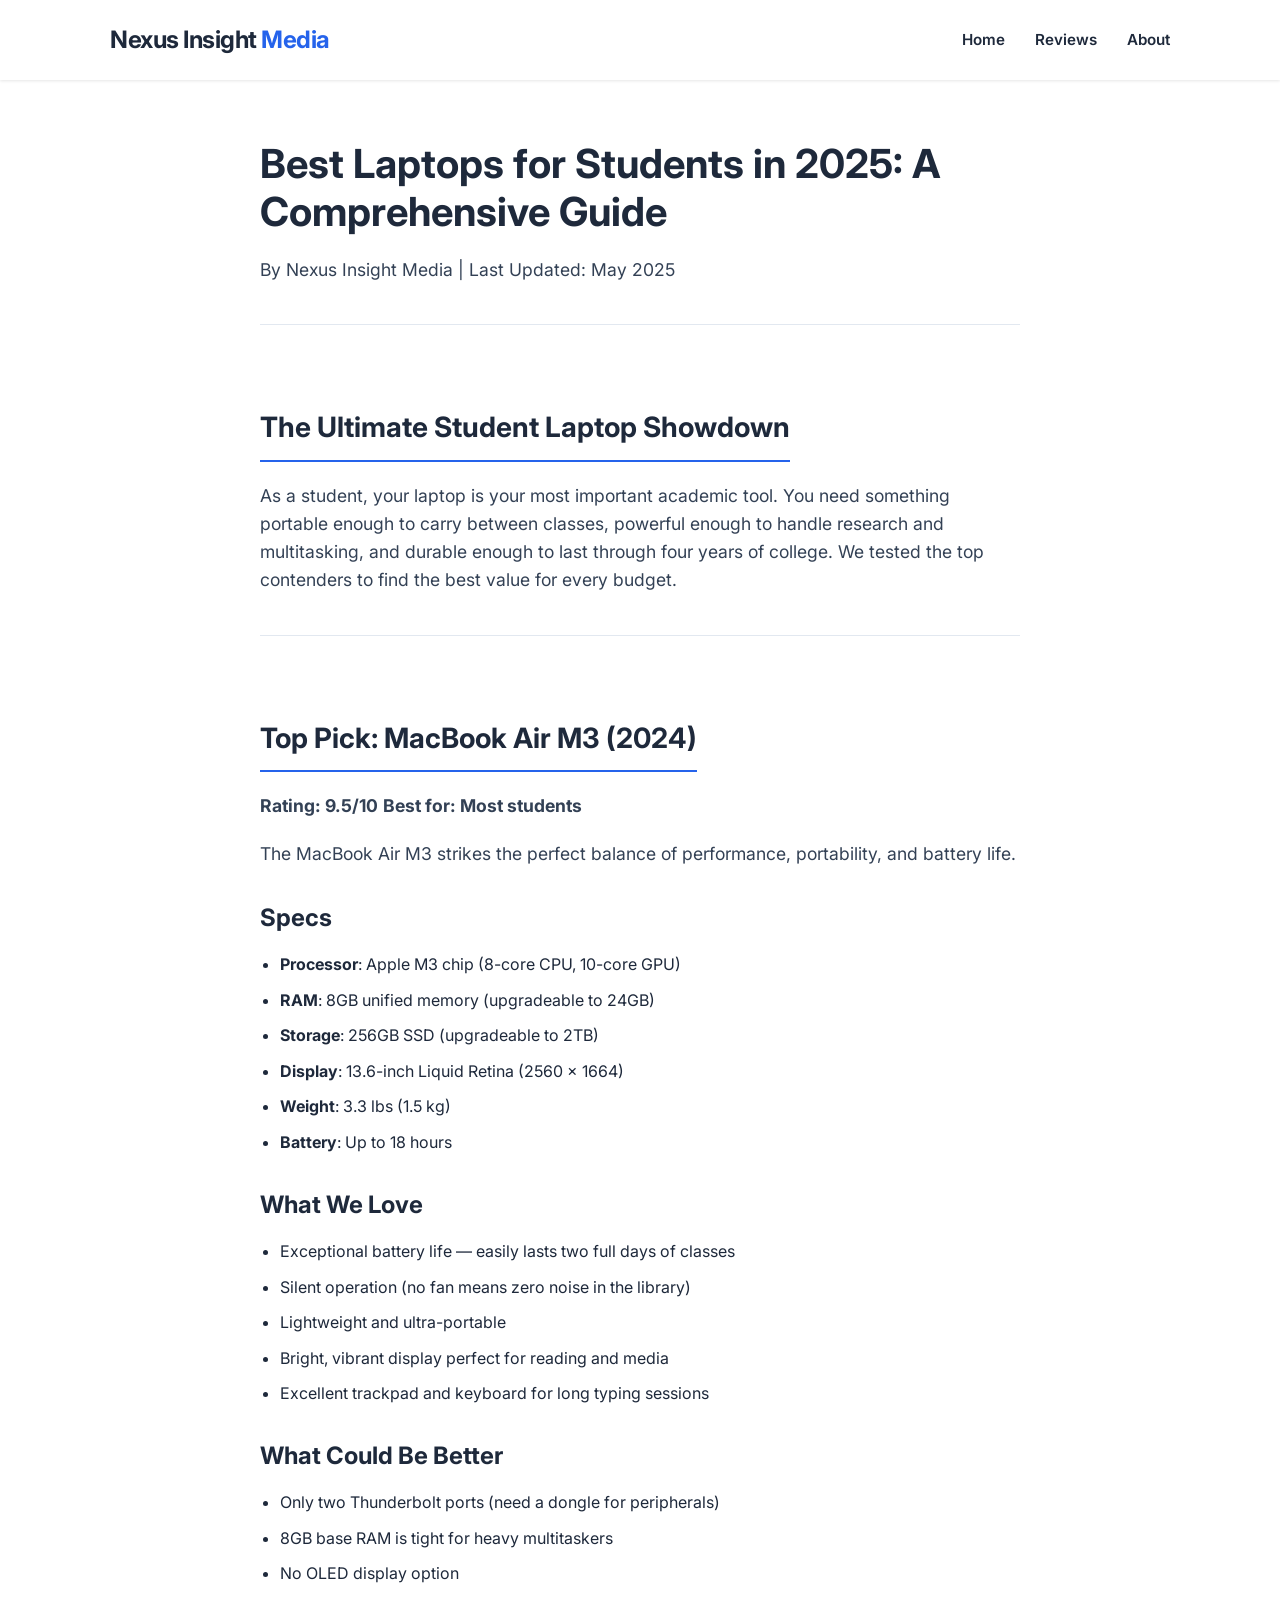
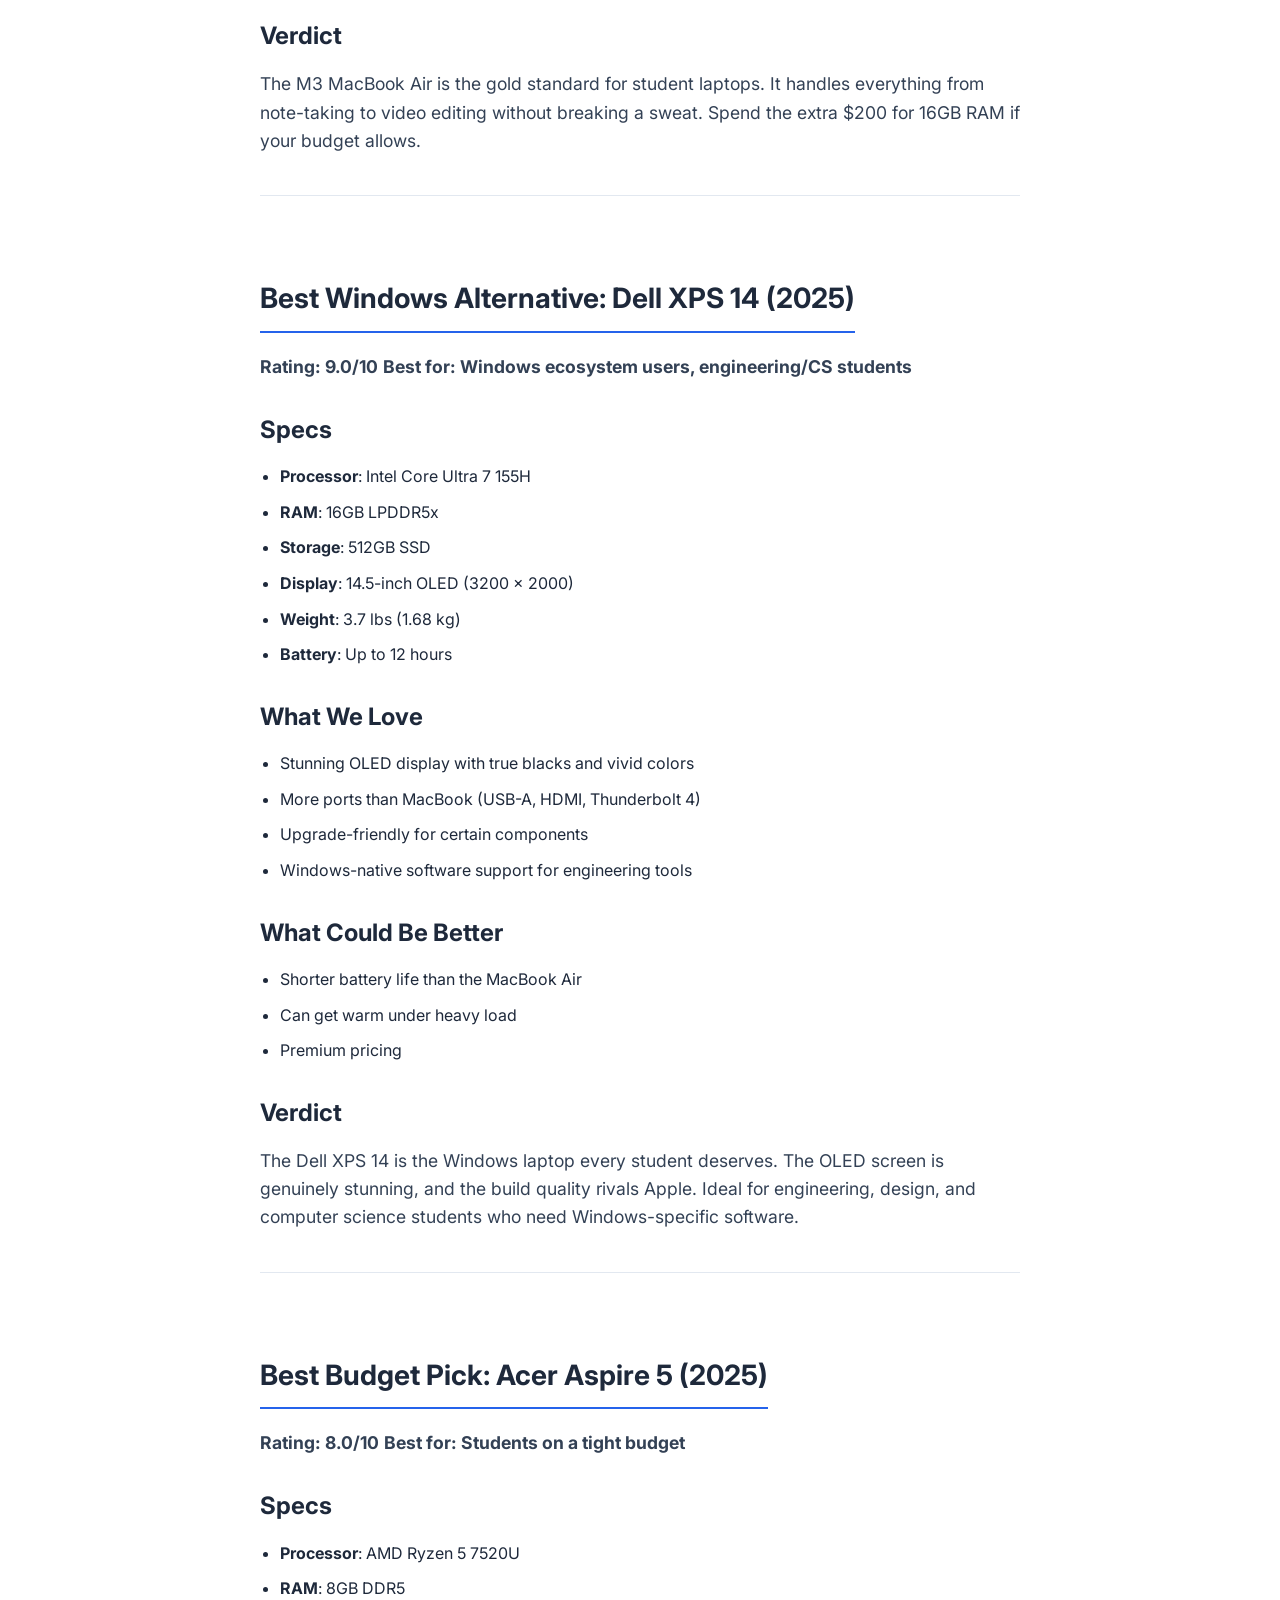
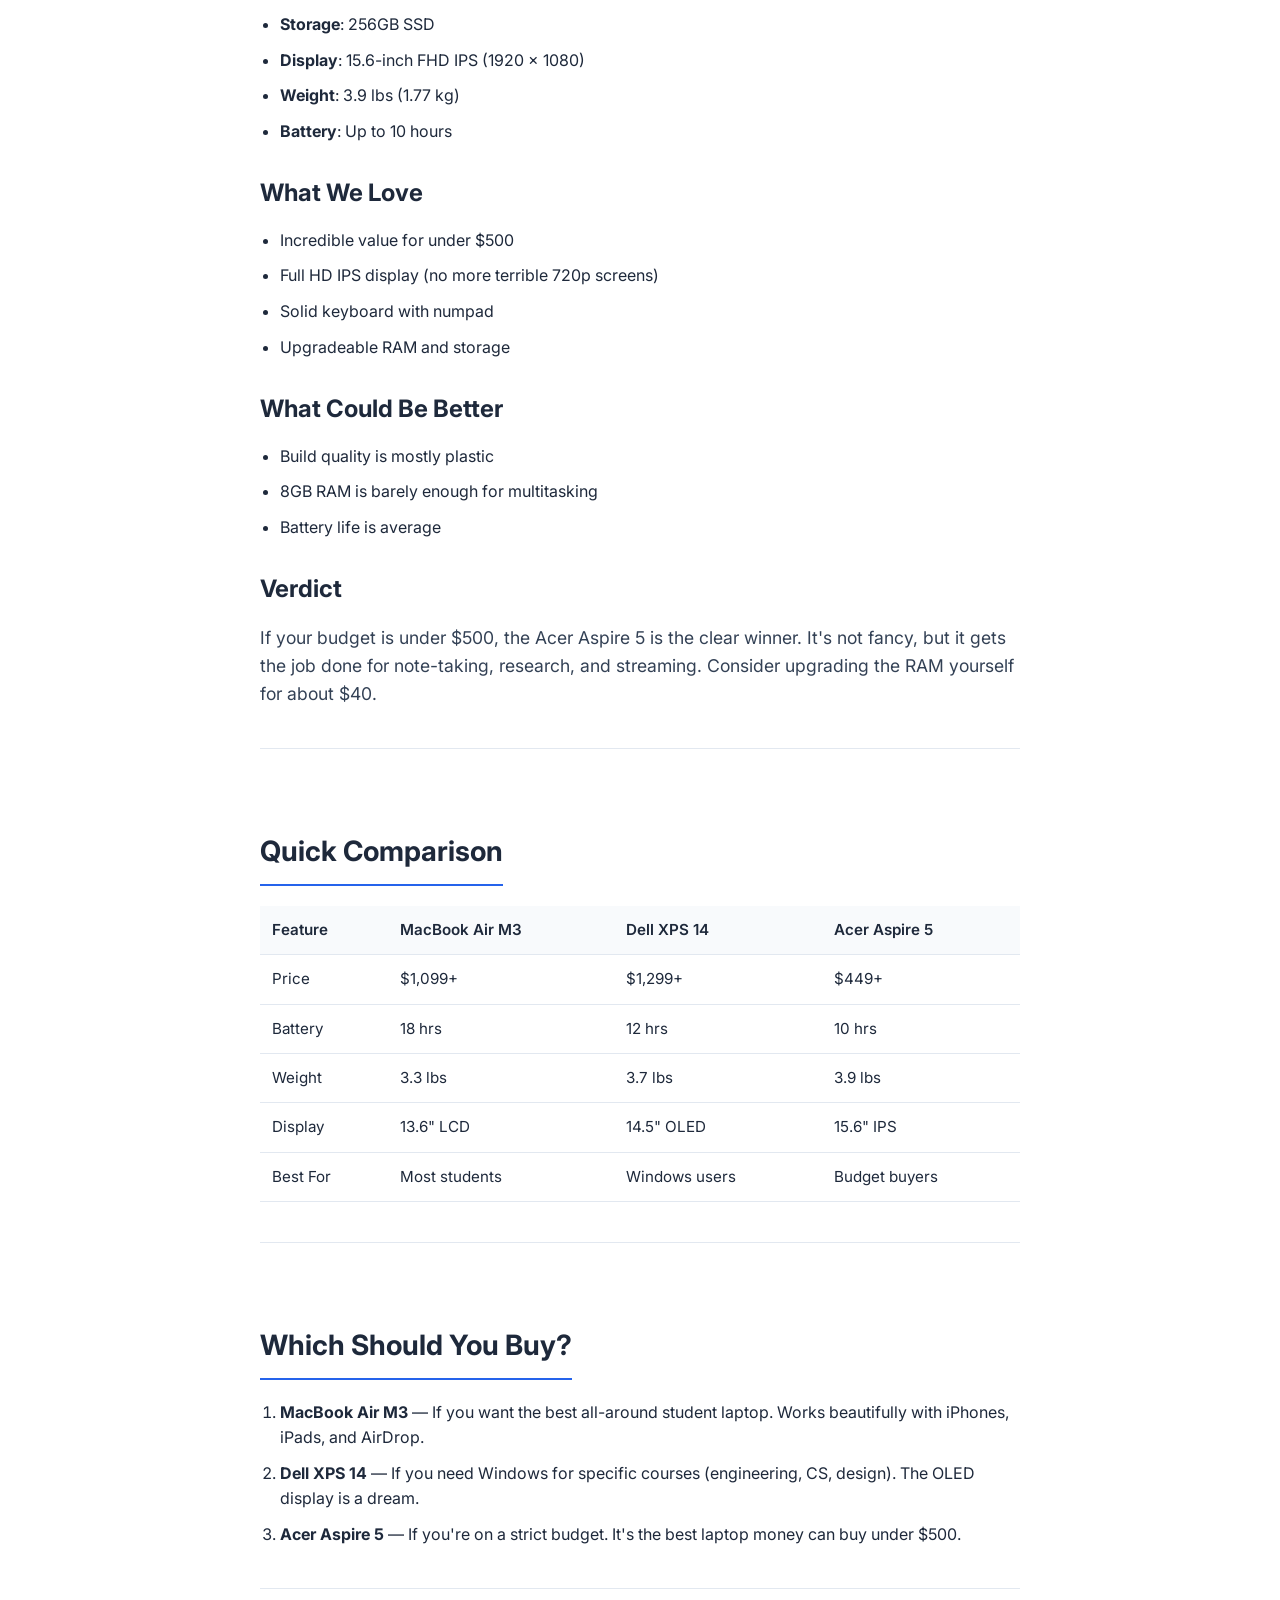
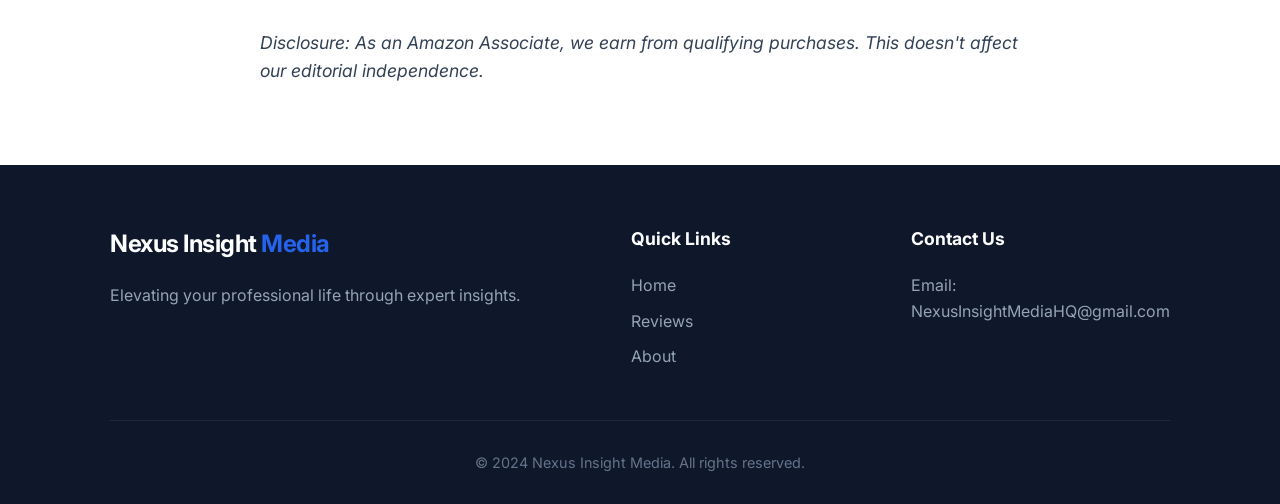
==== reviews/review-01-best-laptop-for-students-2025.html @ cd2ba761 "Initial deployment of Nexus Insight Media portfolio site" ====
<!DOCTYPE html>
<html lang="en">
<head>
    <meta charset="UTF-8">
    <meta name="viewport" content="width=device-width, initial-scale=1.0">
    <title>Best Laptops for Students in 2025: A Comprehensive Guide | Nexus Insight Media</title>
    <link rel="preconnect" href="https://fonts.googleapis.com">
    <link rel="preconnect" href="https://fonts.gstatic.com" crossorigin>
    <link href="https://fonts.googleapis.com/css2?family=Inter:wght@400;600;700&display=swap" rel="stylesheet">
  <script type="module" crossorigin src="/assets/main-DJ57OBuK.js"></script>
  <link rel="stylesheet" crossorigin href="/assets/main-CF8Z_0Rt.css">
</head>
<body>
    <header>
        <nav class="container">
            <div class="logo"><a href="/" style="text-decoration: none; color: inherit;">Nexus Insight <span>Media</span></a></div>
            <ul>
                <li><a href="/">Home</a></li>
                <li><a href="/#reviews">Reviews</a></li>
                <li><a href="/#about">About</a></li>
            </ul>
        </nav>
    </header>

    <main class="container review-content">
        <article>
            <h1>Best Laptops for Students in 2025: A Comprehensive Guide</h1>
<p>By Nexus Insight Media | Last Updated: May 2025</p>
<hr>
<h2>The Ultimate Student Laptop Showdown</h2>
<p>As a student, your laptop is your most important academic tool. You need something portable enough to carry between classes, powerful enough to handle research and multitasking, and durable enough to last through four years of college. We tested the top contenders to find the best value for every budget.</p>
<hr>
<h2>Top Pick: MacBook Air M3 (2024)</h2>
<p><strong>Rating: 9.5/10</strong>
<strong>Best for: Most students</strong></p>
<p>The MacBook Air M3 strikes the perfect balance of performance, portability, and battery life.</p>
<h3>Specs</h3>
<ul>
<li><strong>Processor</strong>: Apple M3 chip (8-core CPU, 10-core GPU)</li>
<li><strong>RAM</strong>: 8GB unified memory (upgradeable to 24GB)</li>
<li><strong>Storage</strong>: 256GB SSD (upgradeable to 2TB)</li>
<li><strong>Display</strong>: 13.6-inch Liquid Retina (2560 × 1664)</li>
<li><strong>Weight</strong>: 3.3 lbs (1.5 kg)</li>
<li><strong>Battery</strong>: Up to 18 hours</li>
</ul>
<h3>What We Love</h3>
<ul>
<li>Exceptional battery life — easily lasts two full days of classes</li>
<li>Silent operation (no fan means zero noise in the library)</li>
<li>Lightweight and ultra-portable</li>
<li>Bright, vibrant display perfect for reading and media</li>
<li>Excellent trackpad and keyboard for long typing sessions</li>
</ul>
<h3>What Could Be Better</h3>
<ul>
<li>Only two Thunderbolt ports (need a dongle for peripherals)</li>
<li>8GB base RAM is tight for heavy multitaskers</li>
<li>No OLED display option</li>
</ul>
<h3>Verdict</h3>
<p>The M3 MacBook Air is the gold standard for student laptops. It handles everything from note-taking to video editing without breaking a sweat. Spend the extra $200 for 16GB RAM if your budget allows.</p>
<hr>
<h2>Best Windows Alternative: Dell XPS 14 (2025)</h2>
<p><strong>Rating: 9.0/10</strong>
<strong>Best for: Windows ecosystem users, engineering/CS students</strong></p>
<h3>Specs</h3>
<ul>
<li><strong>Processor</strong>: Intel Core Ultra 7 155H</li>
<li><strong>RAM</strong>: 16GB LPDDR5x</li>
<li><strong>Storage</strong>: 512GB SSD</li>
<li><strong>Display</strong>: 14.5-inch OLED (3200 × 2000)</li>
<li><strong>Weight</strong>: 3.7 lbs (1.68 kg)</li>
<li><strong>Battery</strong>: Up to 12 hours</li>
</ul>
<h3>What We Love</h3>
<ul>
<li>Stunning OLED display with true blacks and vivid colors</li>
<li>More ports than MacBook (USB-A, HDMI, Thunderbolt 4)</li>
<li>Upgrade-friendly for certain components</li>
<li>Windows-native software support for engineering tools</li>
</ul>
<h3>What Could Be Better</h3>
<ul>
<li>Shorter battery life than the MacBook Air</li>
<li>Can get warm under heavy load</li>
<li>Premium pricing</li>
</ul>
<h3>Verdict</h3>
<p>The Dell XPS 14 is the Windows laptop every student deserves. The OLED screen is genuinely stunning, and the build quality rivals Apple. Ideal for engineering, design, and computer science students who need Windows-specific software.</p>
<hr>
<h2>Best Budget Pick: Acer Aspire 5 (2025)</h2>
<p><strong>Rating: 8.0/10</strong>
<strong>Best for: Students on a tight budget</strong></p>
<h3>Specs</h3>
<ul>
<li><strong>Processor</strong>: AMD Ryzen 5 7520U</li>
<li><strong>RAM</strong>: 8GB DDR5</li>
<li><strong>Storage</strong>: 256GB SSD</li>
<li><strong>Display</strong>: 15.6-inch FHD IPS (1920 × 1080)</li>
<li><strong>Weight</strong>: 3.9 lbs (1.77 kg)</li>
<li><strong>Battery</strong>: Up to 10 hours</li>
</ul>
<h3>What We Love</h3>
<ul>
<li>Incredible value for under $500</li>
<li>Full HD IPS display (no more terrible 720p screens)</li>
<li>Solid keyboard with numpad</li>
<li>Upgradeable RAM and storage</li>
</ul>
<h3>What Could Be Better</h3>
<ul>
<li>Build quality is mostly plastic</li>
<li>8GB RAM is barely enough for multitasking</li>
<li>Battery life is average</li>
</ul>
<h3>Verdict</h3>
<p>If your budget is under $500, the Acer Aspire 5 is the clear winner. It&#39;s not fancy, but it gets the job done for note-taking, research, and streaming. Consider upgrading the RAM yourself for about $40.</p>
<hr>
<h2>Quick Comparison</h2>
<table>
<thead>
<tr>
<th>Feature</th>
<th>MacBook Air M3</th>
<th>Dell XPS 14</th>
<th>Acer Aspire 5</th>
</tr>
</thead>
<tbody><tr>
<td>Price</td>
<td>$1,099+</td>
<td>$1,299+</td>
<td>$449+</td>
</tr>
<tr>
<td>Battery</td>
<td>18 hrs</td>
<td>12 hrs</td>
<td>10 hrs</td>
</tr>
<tr>
<td>Weight</td>
<td>3.3 lbs</td>
<td>3.7 lbs</td>
<td>3.9 lbs</td>
</tr>
<tr>
<td>Display</td>
<td>13.6&quot; LCD</td>
<td>14.5&quot; OLED</td>
<td>15.6&quot; IPS</td>
</tr>
<tr>
<td>Best For</td>
<td>Most students</td>
<td>Windows users</td>
<td>Budget buyers</td>
</tr>
</tbody></table>
<hr>
<h2>Which Should You Buy?</h2>
<ol>
<li><strong>MacBook Air M3</strong> — If you want the best all-around student laptop. Works beautifully with iPhones, iPads, and AirDrop.</li>
<li><strong>Dell XPS 14</strong> — If you need Windows for specific courses (engineering, CS, design). The OLED display is a dream.</li>
<li><strong>Acer Aspire 5</strong> — If you&#39;re on a strict budget. It&#39;s the best laptop money can buy under $500.</li>
</ol>
<hr>
<p><em>Disclosure: As an Amazon Associate, we earn from qualifying purchases. This doesn&#39;t affect our editorial independence.</em></p>

        </article>
    </main>

    <footer>
        <div class="container">
            <div class="footer-grid">
                <div class="footer-info">
                    <div class="logo">Nexus Insight <span>Media</span></div>
                    <p>Elevating your professional life through expert insights.</p>
                </div>
                <div class="footer-links">
                    <h4>Quick Links</h4>
                    <ul>
                        <li><a href="/">Home</a></li>
                        <li><a href="/#reviews">Reviews</a></li>
                        <li><a href="/#about">About</a></li>
                    </ul>
                </div>
                <div class="footer-contact">
                    <h4>Contact Us</h4>
                    <p>Email: NexusInsightMediaHQ@gmail.com</p>
                </div>
            </div>
            <div class="footer-bottom">
                &copy; 2024 Nexus Insight Media. All rights reserved.
            </div>
        </div>
    </footer>

</body>
</html>
---- assets/main-CF8Z_0Rt.css ----
:root{--primary:#2563eb;--primary-dark:#1d4ed8;--text-dark:#1e293b;--text-light:#64748b;--bg-light:#f8fafc;--white:#fff;--container-width:1100px}*{box-sizing:border-box;margin:0;padding:0}body{color:var(--text-dark);background-color:var(--white);font-family:Inter,sans-serif;line-height:1.6}.container{max-width:var(--container-width);margin:0 auto;padding:0 20px}header{background-color:var(--white);z-index:100;position:sticky;top:0;box-shadow:0 1px 3px #0000001a}nav{justify-content:space-between;align-items:center;height:80px;display:flex}.logo{letter-spacing:-.5px;font-size:1.5rem;font-weight:700}.logo span{color:var(--primary)}nav ul{list-style:none;display:flex}nav ul li{margin-left:30px}nav ul li a{color:var(--text-dark);font-size:.95rem;font-weight:600;text-decoration:none;transition:color .2s}nav ul li a:hover{color:var(--primary)}.hero{text-align:center;background:linear-gradient(135deg,#f1f5f9 0%,#e2e8f0 100%);padding:100px 0}.hero h1{max-width:800px;margin-bottom:20px;margin-left:auto;margin-right:auto;font-size:3rem;line-height:1.2}.hero p{color:var(--text-light);max-width:700px;margin:0 auto 30px;font-size:1.25rem}.btn{background-color:var(--primary);color:var(--white);border-radius:6px;padding:12px 28px;font-weight:600;text-decoration:none;transition:background-color .2s;display:inline-block}.btn:hover{background-color:var(--primary-dark)}.featured-reviews{padding:80px 0}.featured-reviews h2{text-align:center;margin-bottom:40px;font-size:2rem}.grid{grid-template-columns:repeat(auto-fit,minmax(300px,1fr));gap:30px;display:grid}.card{background:var(--white);border-radius:12px;transition:transform .2s;overflow:hidden;box-shadow:0 4px 6px -1px #0000001a,0 2px 4px -1px #0000000f}.card:hover{transform:translateY(-5px)}.card-image.placeholder{background-color:#e2e8f0;height:200px}.card-content{padding:24px}.category{color:var(--primary);text-transform:uppercase;letter-spacing:.05em;margin-bottom:10px;font-size:.8rem;font-weight:700;display:inline-block}.card h3{margin-bottom:12px;font-size:1.25rem;line-height:1.4}.card p{color:var(--text-light);margin-bottom:20px;font-size:.95rem}.read-more{color:var(--primary);font-size:.9rem;font-weight:600;text-decoration:none}.about-section{background-color:var(--bg-light);text-align:center;padding:80px 0}.about-section h2{margin-bottom:20px;font-size:2rem}.about-section p{max-width:800px;color:var(--text-light);margin:0 auto;font-size:1.1rem}footer{color:var(--white);background-color:#0f172a;padding:60px 0 30px}.footer-grid{grid-template-columns:2fr 1fr 1fr;gap:40px;margin-bottom:40px;display:grid}.footer-info .logo{margin-bottom:20px}.footer-info p{color:#94a3b8}footer h4{margin-bottom:20px;font-size:1.1rem}footer ul{list-style:none}footer ul li{margin-bottom:10px}footer ul li a{color:#94a3b8;text-decoration:none;transition:color .2s}footer ul li a:hover{color:var(--white)}.footer-contact p{color:#94a3b8}.footer-bottom{text-align:center;color:#64748b;border-top:1px solid #1e293b;padding-top:30px;font-size:.9rem}.review-content{max-width:800px;padding:60px 20px}.review-content h1{margin-bottom:20px;font-size:2.5rem;line-height:1.2}.review-content h2{border-bottom:2px solid var(--primary);margin-top:40px;margin-bottom:20px;padding-bottom:10px;font-size:1.75rem;display:inline-block}.review-content h3{margin-top:30px;margin-bottom:15px;font-size:1.5rem}.review-content p{color:#334155;margin-bottom:20px;font-size:1.1rem}.review-content ul,.review-content ol{margin-bottom:20px;padding-left:20px}.review-content li{margin-bottom:10px}.review-content table{border-collapse:collapse;width:100%;margin-bottom:30px;font-size:.95rem}.review-content th,.review-content td{text-align:left;border-bottom:1px solid #e2e8f0;padding:12px}.review-content th{background-color:#f8fafc;font-weight:600}.review-content hr{border:0;border-top:1px solid #e2e8f0;margin:40px 0}.review-content blockquote{border-left:4px solid var(--primary);color:var(--text-light);margin:30px 0;padding-left:20px;font-style:italic}@media (width<=768px){.hero h1{font-size:2.25rem}.footer-grid{grid-template-columns:1fr}nav ul{display:none}}
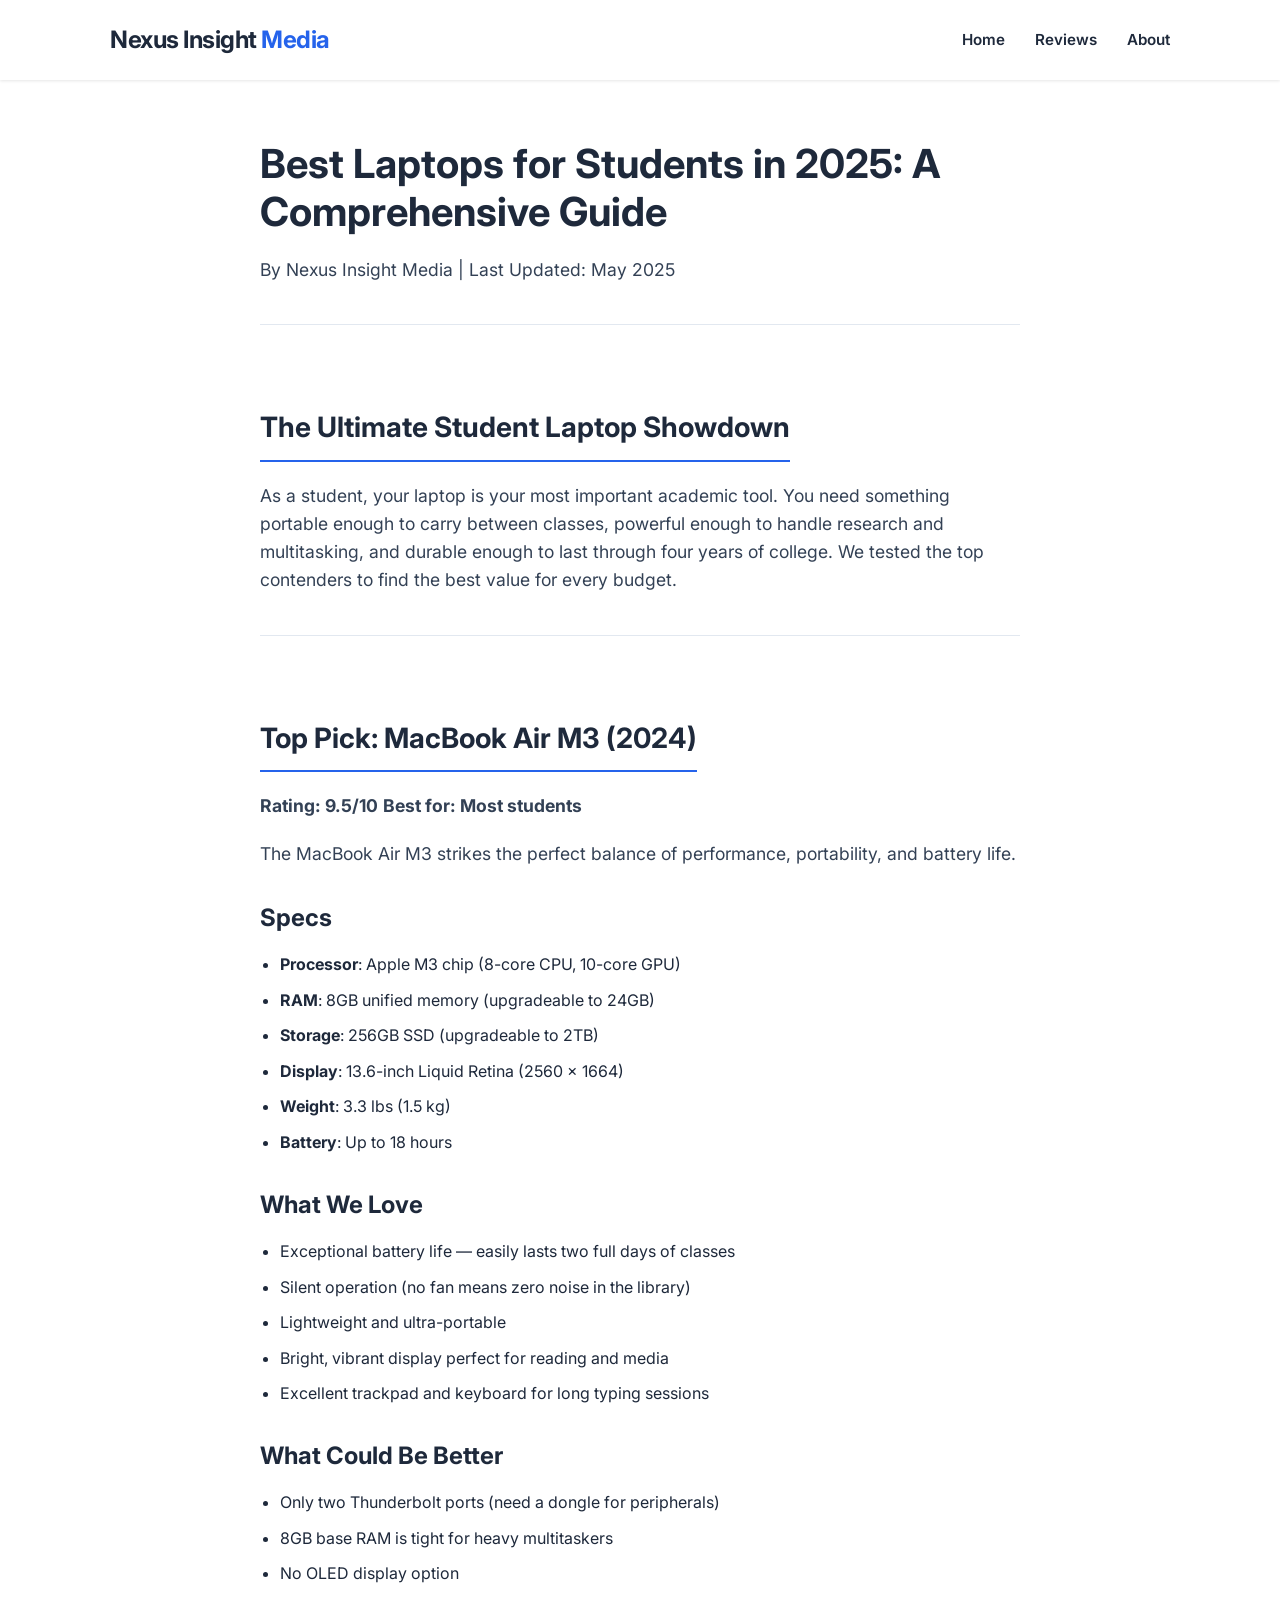
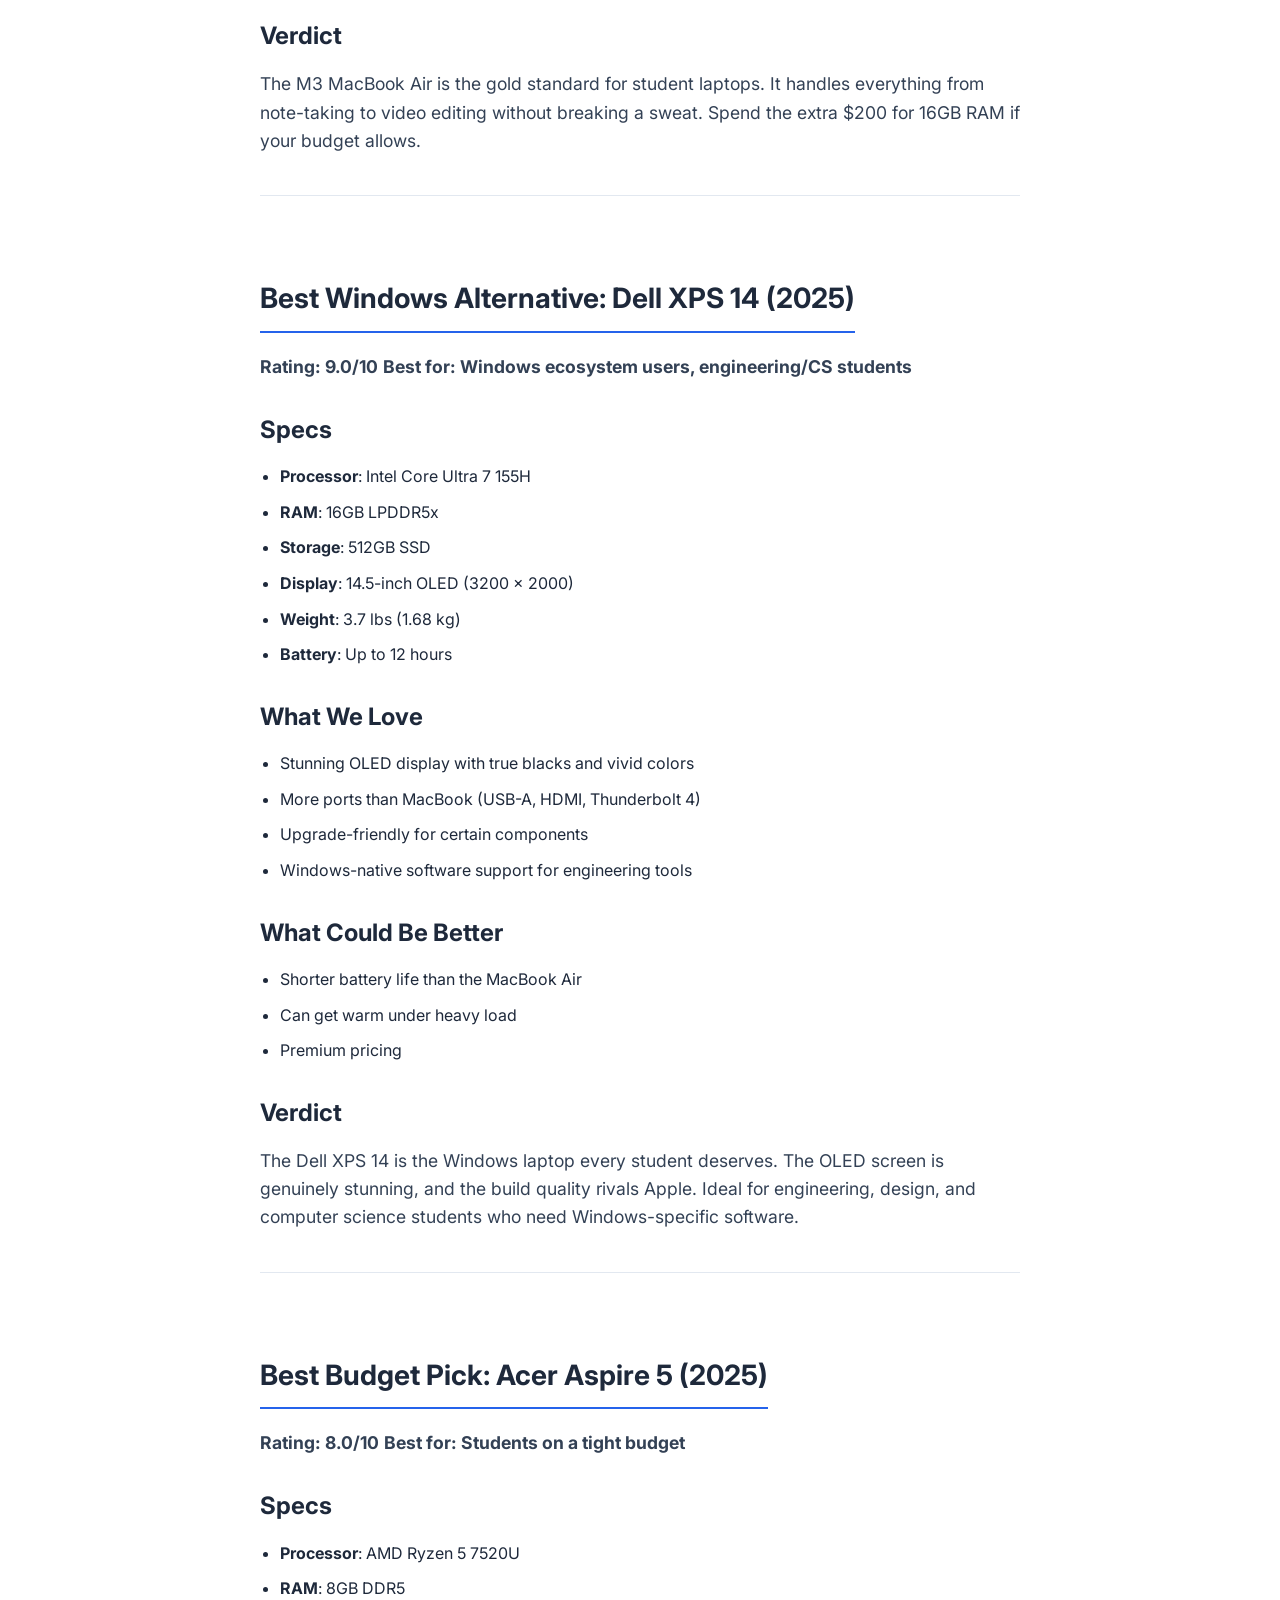
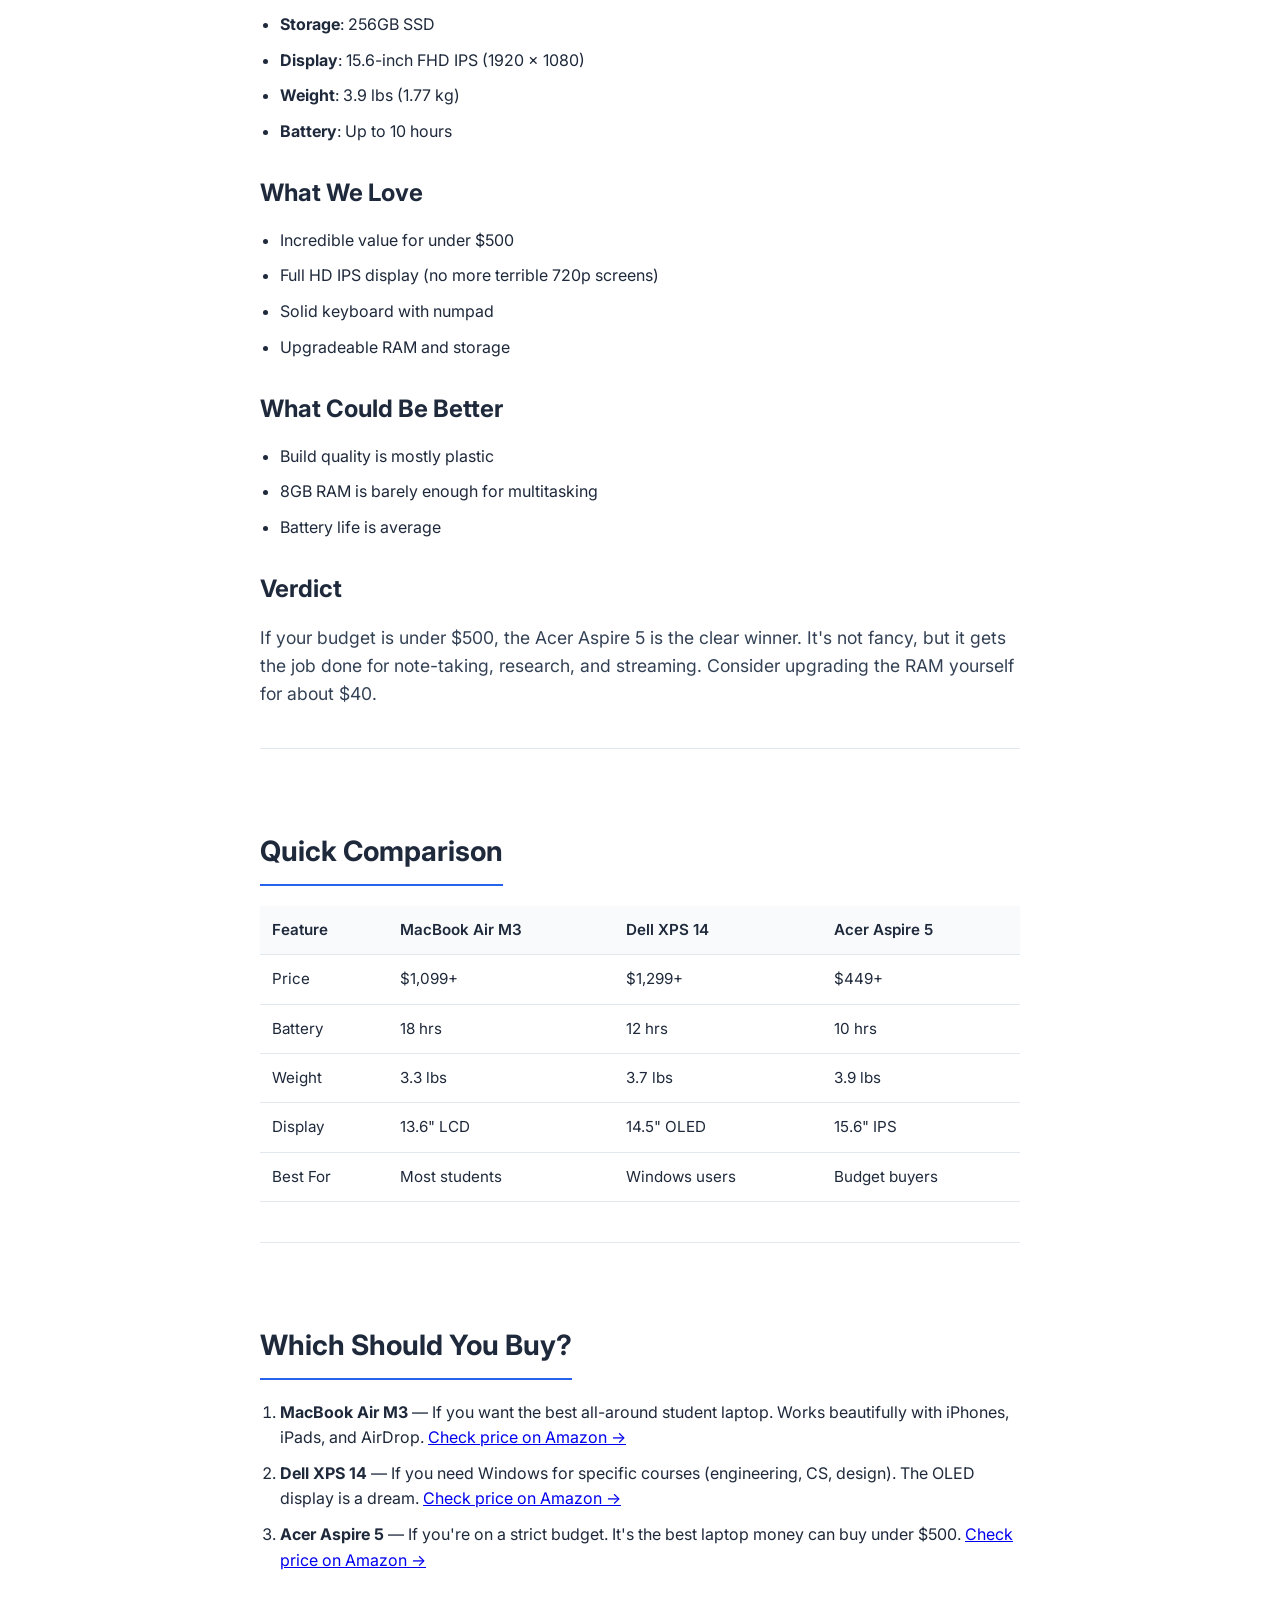
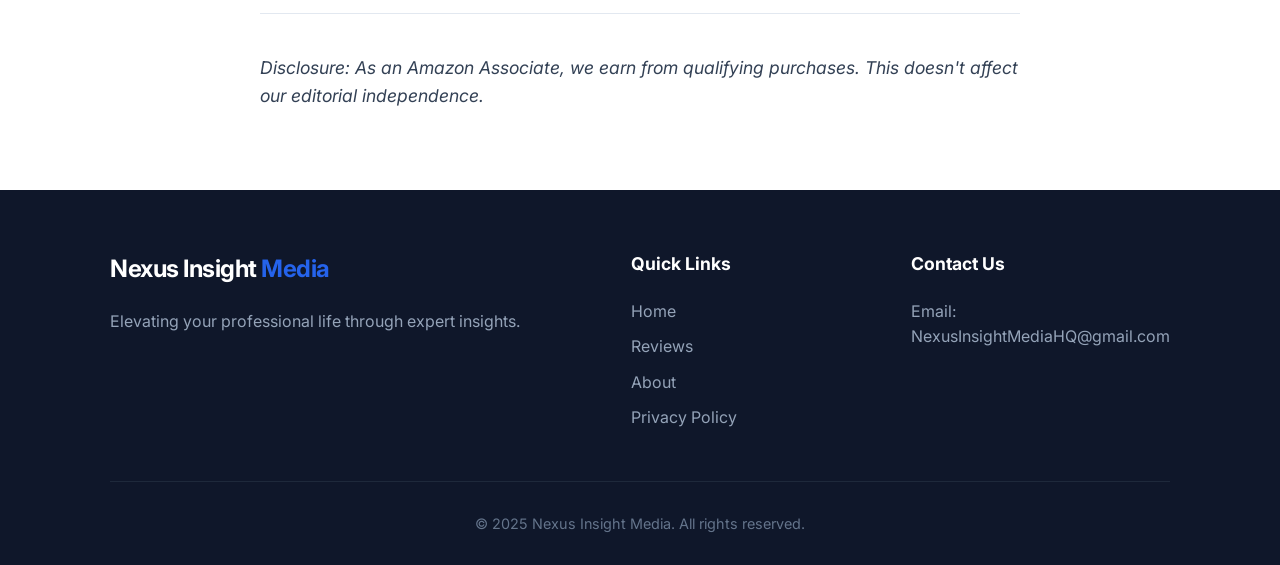
==== commit 9477bc3d: "Update links and add Impact tag" ====
--- a/reviews/review-01-best-laptop-for-students-2025.html
+++ b/reviews/review-01-best-laptop-for-students-2025.html
@@ -9,6 +9,7 @@
     <link href="https://fonts.googleapis.com/css2?family=Inter:wght@400;600;700&display=swap" rel="stylesheet">
   <script type="module" crossorigin src="/assets/main-DJ57OBuK.js"></script>
   <link rel="stylesheet" crossorigin href="/assets/main-CF8Z_0Rt.css">
+    <meta name='impact-site-verification' value='725a2e78-9aae-4f72-a342-dd8cd49d07a1'>
 </head>
 <body>
     <header>
@@ -160,9 +161,9 @@
 <hr>
 <h2>Which Should You Buy?</h2>
 <ol>
-<li><strong>MacBook Air M3</strong> — If you want the best all-around student laptop. Works beautifully with iPhones, iPads, and AirDrop.</li>
-<li><strong>Dell XPS 14</strong> — If you need Windows for specific courses (engineering, CS, design). The OLED display is a dream.</li>
-<li><strong>Acer Aspire 5</strong> — If you&#39;re on a strict budget. It&#39;s the best laptop money can buy under $500.</li>
+<li><strong>MacBook Air M3</strong> — If you want the best all-around student laptop. Works beautifully with iPhones, iPads, and AirDrop. <a href="https://www.amazon.com/dp/B0CX23V2ZK?tag=nexusinsight-20" target="_blank" rel="noopener sponsored">Check price on Amazon →</a></li>
+<li><strong>Dell XPS 14</strong> — If you need Windows for specific courses (engineering, CS, design). The OLED display is a dream. <a href="https://www.amazon.com/dp/B0CX22NXYK?tag=nexusinsight-20" target="_blank" rel="noopener sponsored">Check price on Amazon →</a></li>
+<li><strong>Acer Aspire 5</strong> — If you&#39;re on a strict budget. It&#39;s the best laptop money can buy under $500. <a href="https://www.amazon.com/dp/B0D1XYKFG7?tag=nexusinsight-20" target="_blank" rel="noopener sponsored">Check price on Amazon →</a></li>
 </ol>
 <hr>
 <p><em>Disclosure: As an Amazon Associate, we earn from qualifying purchases. This doesn&#39;t affect our editorial independence.</em></p>
@@ -183,6 +184,7 @@
                         <li><a href="/">Home</a></li>
                         <li><a href="/#reviews">Reviews</a></li>
                         <li><a href="/#about">About</a></li>
+                        <li><a href="/privacy-policy.html">Privacy Policy</a></li>
                     </ul>
                 </div>
                 <div class="footer-contact">
@@ -191,7 +193,7 @@
                 </div>
             </div>
             <div class="footer-bottom">
-                &copy; 2024 Nexus Insight Media. All rights reserved.
+                &copy; 2025 Nexus Insight Media. All rights reserved.
             </div>
         </div>
     </footer>
